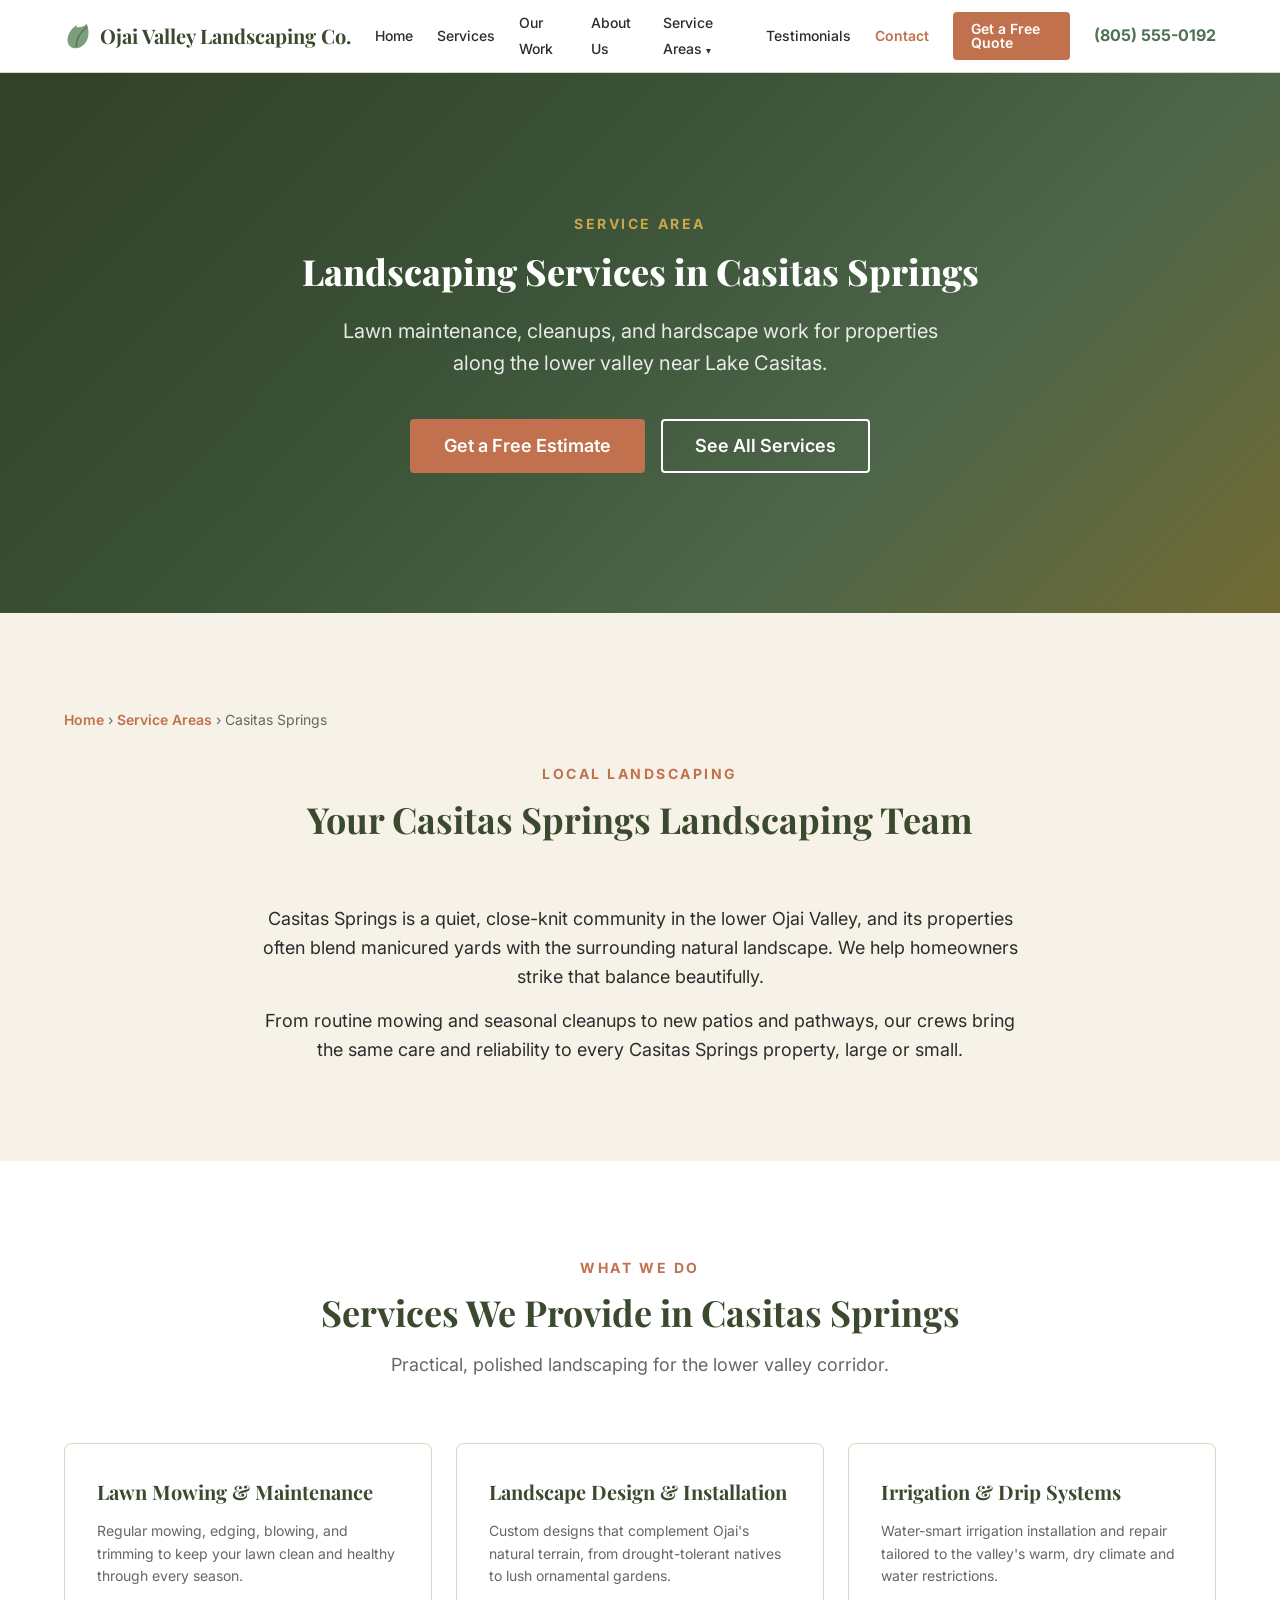
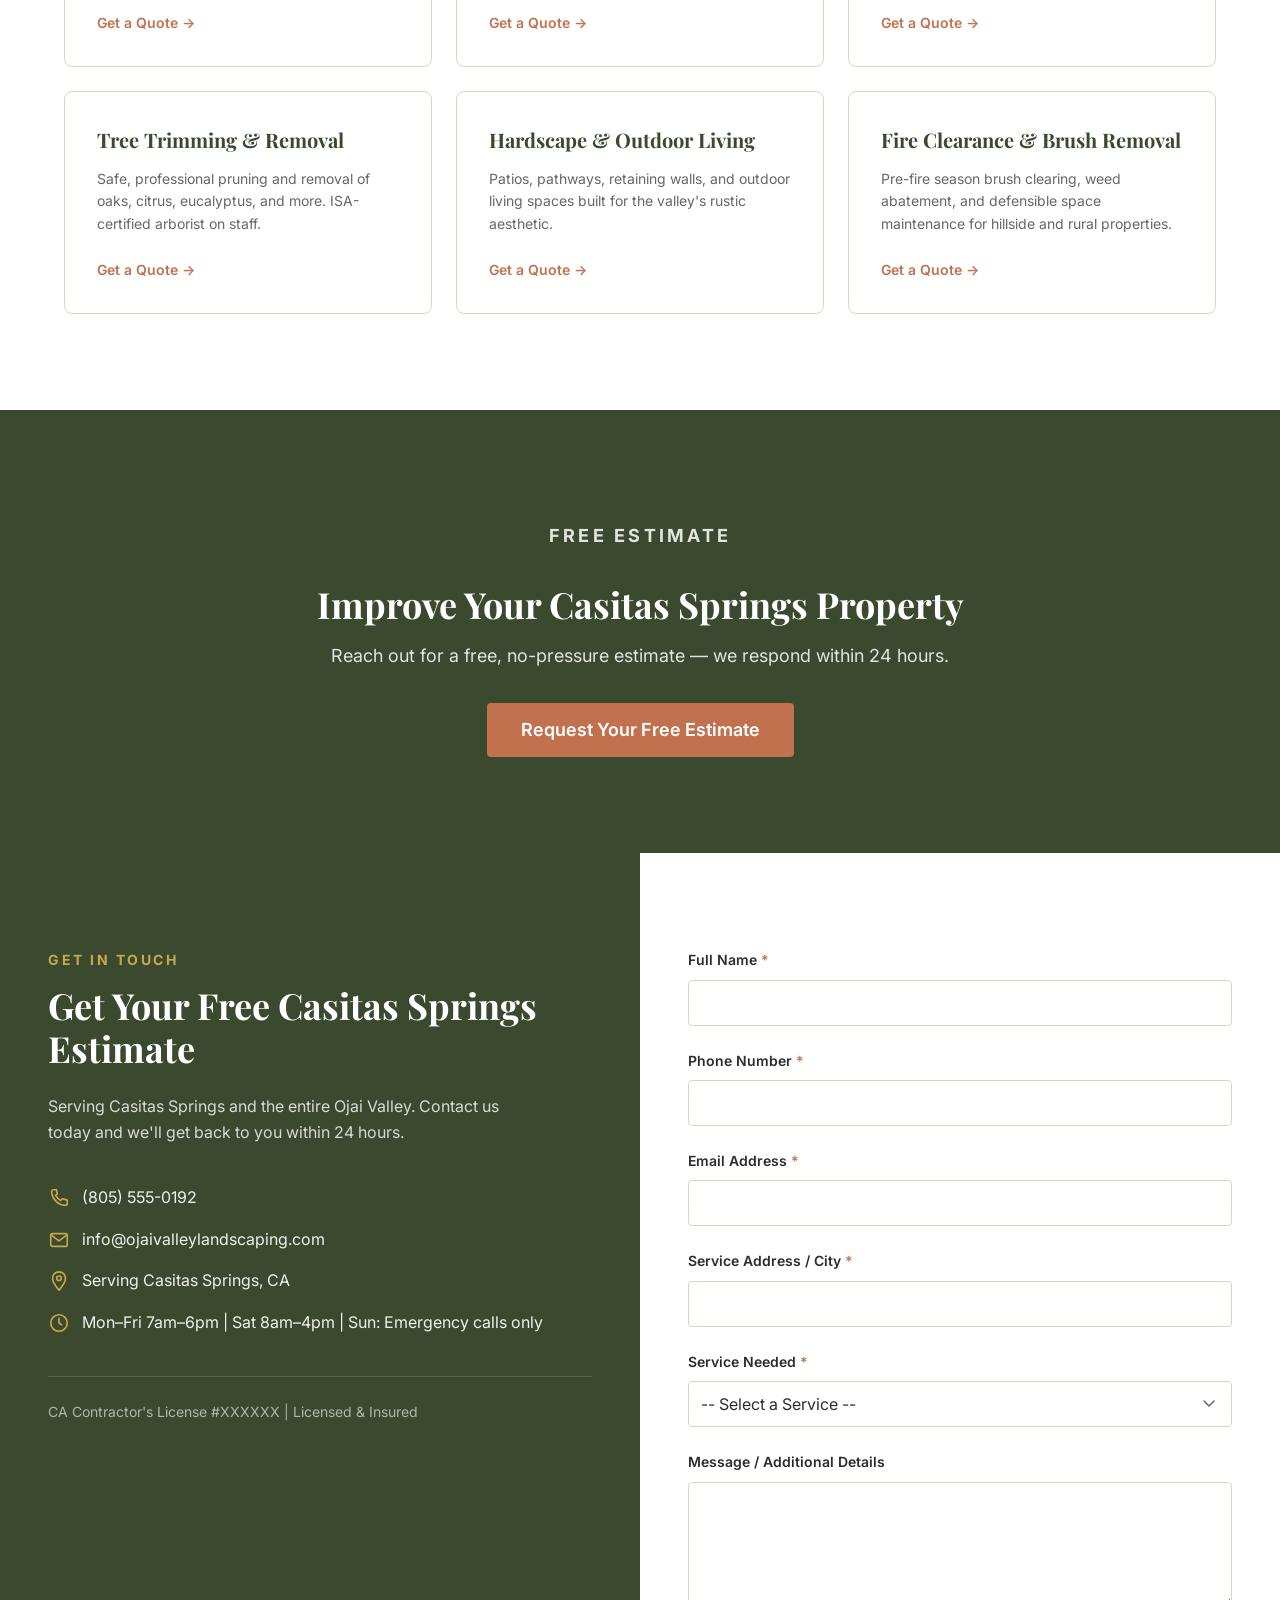
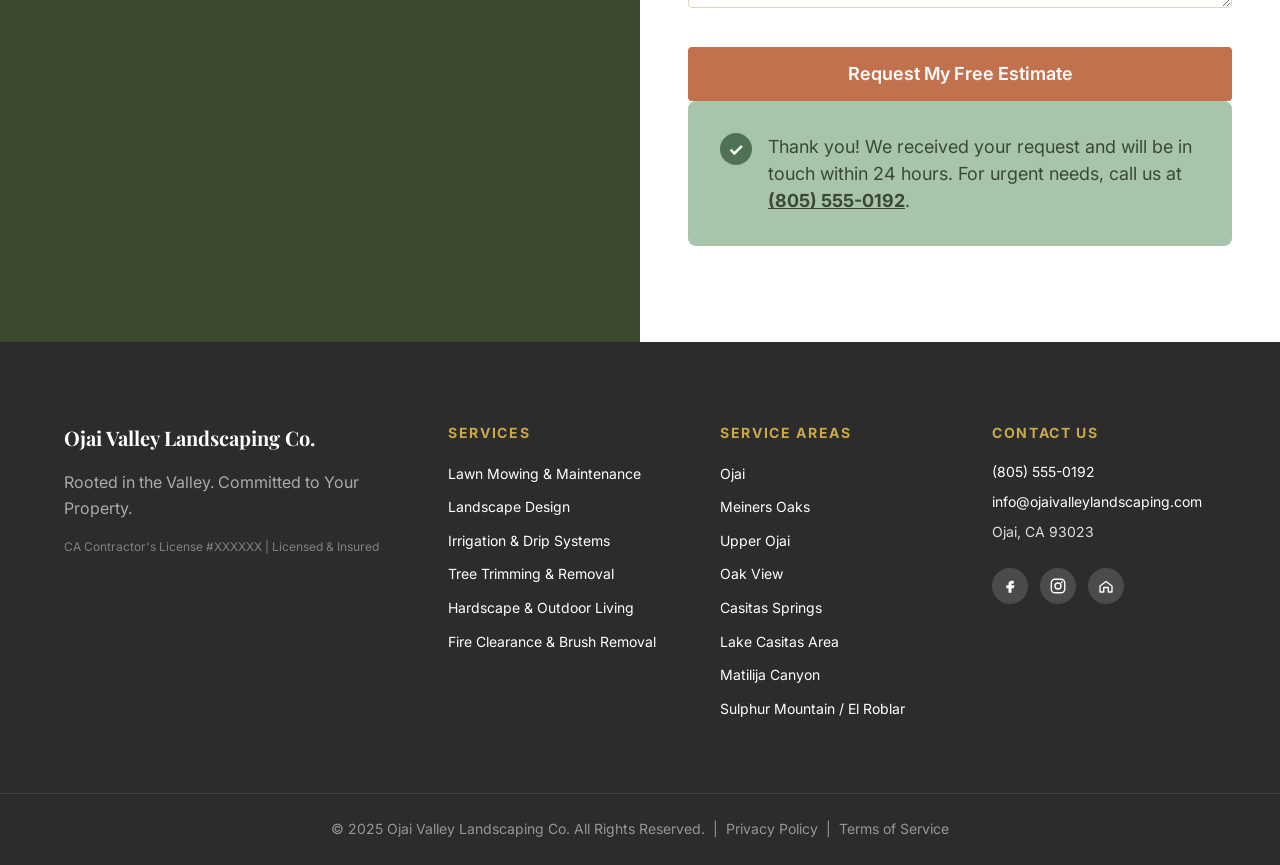
==== areas/casitas-springs.html @ c8b4d5c7 "Add individual service-area pages and Service Areas nav dropdown - New /areas/ pages for Ojai, Meine" ====
<!DOCTYPE html>
<html lang="en">
<head>
  <meta charset="UTF-8">
  <meta name="viewport" content="width=device-width, initial-scale=1.0">
  <title>Landscaping in Casitas Springs, CA | Ojai Valley Landscaping Co.</title>
  <meta name="description" content="Lawn maintenance, cleanups, and hardscape work in Casitas Springs, CA near Lake Casitas. Local, licensed & insured. Call (805) 555-0192 for a free estimate.">
  <meta property="og:title" content="Landscaping in Casitas Springs, CA | Ojai Valley Landscaping Co.">
  <meta property="og:description" content="Lawn maintenance, cleanups, and hardscape work in Casitas Springs, CA near Lake Casitas. Local, licensed & insured. Call (805) 555-0192 for a free estimate.">
  <meta property="og:type" content="website">
  <link rel="canonical" href="https://www.ojaivalleylandscaping.com/areas/casitas-springs.html">

  <link rel="preconnect" href="https://fonts.googleapis.com">
  <link rel="preconnect" href="https://fonts.gstatic.com" crossorigin>
  <link href="https://fonts.googleapis.com/css2?family=Playfair+Display:wght@500;600;700;800&family=Inter:wght@400;500;600;700&display=swap" rel="stylesheet">

  <link rel="stylesheet" href="../css/styles.css">
</head>
<body>

  <!-- ============================= HEADER ============================= -->
  <header id="header">
    <div class="container header__inner">
      <a href="../index.html" class="logo" aria-label="Ojai Valley Landscaping Co. home">
        <svg class="logo__leaf" viewBox="0 0 32 32" width="28" height="28" aria-hidden="true">
          <path d="M16 2C9 7 4 13 4 21c0 5 4 9 9 9 8 0 15-7 15-18 0-4-1-7-2-10-3 3-6 4-10 4-2 0-3-2-0-4z" fill="var(--color-sage)"/>
          <path d="M14 28C14 20 18 12 26 6" fill="none" stroke="var(--color-sage-dark)" stroke-width="1.5" stroke-linecap="round"/>
        </svg>
        <span class="logo__text">Ojai Valley Landscaping Co.</span>
      </a>

      <nav class="nav" id="nav" aria-label="Main navigation">
        <ul class="nav__list">
          <li><a href="../index.html#hero" class="nav__link">Home</a></li>
          <li><a href="../index.html#services" class="nav__link">Services</a></li>
          <li><a href="../index.html#gallery" class="nav__link">Our Work</a></li>
          <li><a href="../index.html#why-us" class="nav__link">About Us</a></li>
          <li class="nav__item nav__item--dropdown">
            <a href="../index.html#service-areas" class="nav__link nav__dropdown-toggle" aria-haspopup="true" aria-expanded="false">Service Areas <span class="nav__caret" aria-hidden="true">&#9662;</span></a>
            <ul class="nav__dropdown">
              <li><a href="ojai.html" class="nav__sublink">Ojai</a></li>
              <li><a href="meiners-oaks.html" class="nav__sublink">Meiners Oaks</a></li>
              <li><a href="oak-view.html" class="nav__sublink">Oak View</a></li>
              <li><a href="casitas-springs.html" class="nav__sublink" aria-current="page">Casitas Springs</a></li>
              <li><a href="upper-ojai.html" class="nav__sublink">Upper Ojai</a></li>
              <li><a href="lake-casitas.html" class="nav__sublink">Lake Casitas</a></li>
              <li><a href="matilija-canyon.html" class="nav__sublink">Matilija Canyon</a></li>
            </ul>
          </li>
          <li><a href="../index.html#testimonials" class="nav__link">Testimonials</a></li>
          <li><a href="#contact" class="nav__link">Contact</a></li>
          <li class="nav__cta-item"><a href="#contact" class="btn btn--terracotta nav__cta">Get a Free Quote</a></li>
        </ul>
      </nav>

      <a href="tel:+18055550192" class="header__phone">(805) 555-0192</a>

      <button class="hamburger" id="hamburger" aria-label="Toggle navigation menu" aria-expanded="false" aria-controls="nav">
        <span class="hamburger__line"></span>
        <span class="hamburger__line"></span>
        <span class="hamburger__line"></span>
      </button>
    </div>
  </header>

  <main>

    <!-- ============================= AREA HERO ============================= -->
    <section class="hero area-hero fade-in">
      <div class="hero__overlay"></div>
      <div class="container hero__content">
        <p class="eyebrow eyebrow--gold">SERVICE AREA</p>
        <h1 class="hero__title">Landscaping Services in Casitas Springs</h1>
        <p class="hero__subtitle">Lawn maintenance, cleanups, and hardscape work for properties along the lower valley near Lake Casitas.</p>
        <div class="hero__buttons">
          <a href="#contact" class="btn btn--terracotta btn--lg">Get a Free Estimate</a>
          <a href="../index.html#services" class="btn btn--outline btn--lg">See All Services</a>
        </div>
      </div>
    </section>

    <!-- ============================= INTRO ============================= -->
    <section class="section section--cream fade-in">
      <div class="container">
        <nav class="breadcrumb" aria-label="Breadcrumb">
          <a href="../index.html">Home</a> &rsaquo; <a href="../index.html#service-areas">Service Areas</a> &rsaquo; <span>Casitas Springs</span>
        </nav>
        <div class="section__head">
          <p class="eyebrow eyebrow--terracotta">LOCAL LANDSCAPING</p>
          <h2 class="section__title">Your Casitas Springs Landscaping Team</h2>
        </div>
        <div class="area-intro">
          <p>Casitas Springs is a quiet, close-knit community in the lower Ojai Valley, and its properties often blend manicured yards with the surrounding natural landscape. We help homeowners strike that balance beautifully.</p>
          <p>From routine mowing and seasonal cleanups to new patios and pathways, our crews bring the same care and reliability to every Casitas Springs property, large or small.</p>
        </div>
      </div>
    </section>

    <!-- ============================= SERVICES IN AREA ============================= -->
    <section class="section section--white fade-in">
      <div class="container">
        <div class="section__head">
          <p class="eyebrow eyebrow--terracotta">WHAT WE DO</p>
          <h2 class="section__title">Services We Provide in Casitas Springs</h2>
          <p class="section__subtitle">Practical, polished landscaping for the lower valley corridor.</p>
        </div>
        <div class="grid grid--3">
          <article class="card area-feature fade-in">
            <h3 class="service-card__title">Lawn Mowing &amp; Maintenance</h3>
            <p class="service-card__desc">Regular mowing, edging, blowing, and trimming to keep your lawn clean and healthy through every season.</p>
            <a href="#contact" class="card__link">Get a Quote &rarr;</a>
          </article>
          <article class="card area-feature fade-in">
            <h3 class="service-card__title">Landscape Design &amp; Installation</h3>
            <p class="service-card__desc">Custom designs that complement Ojai's natural terrain, from drought-tolerant natives to lush ornamental gardens.</p>
            <a href="#contact" class="card__link">Get a Quote &rarr;</a>
          </article>
          <article class="card area-feature fade-in">
            <h3 class="service-card__title">Irrigation &amp; Drip Systems</h3>
            <p class="service-card__desc">Water-smart irrigation installation and repair tailored to the valley's warm, dry climate and water restrictions.</p>
            <a href="#contact" class="card__link">Get a Quote &rarr;</a>
          </article>
          <article class="card area-feature fade-in">
            <h3 class="service-card__title">Tree Trimming &amp; Removal</h3>
            <p class="service-card__desc">Safe, professional pruning and removal of oaks, citrus, eucalyptus, and more. ISA-certified arborist on staff.</p>
            <a href="#contact" class="card__link">Get a Quote &rarr;</a>
          </article>
          <article class="card area-feature fade-in">
            <h3 class="service-card__title">Hardscape &amp; Outdoor Living</h3>
            <p class="service-card__desc">Patios, pathways, retaining walls, and outdoor living spaces built for the valley's rustic aesthetic.</p>
            <a href="#contact" class="card__link">Get a Quote &rarr;</a>
          </article>
          <article class="card area-feature fade-in">
            <h3 class="service-card__title">Fire Clearance &amp; Brush Removal</h3>
            <p class="service-card__desc">Pre-fire season brush clearing, weed abatement, and defensible space maintenance for hillside and rural properties.</p>
            <a href="#contact" class="card__link">Get a Quote &rarr;</a>
          </article>
        </div>
      </div>
    </section>

    <!-- ============================= LOCAL CTA ============================= -->
    <section class="section section--olive fade-in">
      <div class="container area-cta">
        <p class="eyebrow eyebrow--gold">FREE ESTIMATE</p>
        <h2 class="section__title section__title--light">Improve Your Casitas Springs Property</h2>
        <p>Reach out for a free, no-pressure estimate — we respond within 24 hours.</p>
        <a href="#contact" class="btn btn--terracotta btn--lg">Request Your Free Estimate</a>
      </div>
    </section>

    <!-- ============================= CONTACT ============================= -->
    <section id="contact" class="contact fade-in">
      <div class="contact__inner">

        <div class="contact__info">
          <p class="eyebrow eyebrow--gold">GET IN TOUCH</p>
          <h2 class="section__title section__title--light">Get Your Free Casitas Springs Estimate</h2>
          <p class="contact__subtext">Serving Casitas Springs and the entire Ojai Valley. Contact us today and we'll get back to you within 24 hours.</p>

          <ul class="contact__details">
            <li class="contact__detail">
              <svg viewBox="0 0 24 24" width="22" height="22" aria-hidden="true"><path d="M6 3a2 2 0 0 0-2 2c0 8 7 15 15 15a2 2 0 0 0 2-2v-3a1 1 0 0 0-.8-1l-4-1a1 1 0 0 0-1 .3l-1.4 1.4a13 13 0 0 1-5.5-5.5l1.4-1.4a1 1 0 0 0 .3-1l-1-4A1 1 0 0 0 8 3z" fill="none" stroke="var(--color-gold)" stroke-width="1.8" stroke-linejoin="round"/></svg>
              <a href="tel:+18055550192">(805) 555-0192</a>
            </li>
            <li class="contact__detail">
              <svg viewBox="0 0 24 24" width="22" height="22" aria-hidden="true"><rect x="3" y="5" width="18" height="14" rx="2" fill="none" stroke="var(--color-gold)" stroke-width="1.8"/><path d="M4 7l8 6 8-6" fill="none" stroke="var(--color-gold)" stroke-width="1.8" stroke-linecap="round" stroke-linejoin="round"/></svg>
              <a href="mailto:info@ojaivalleylandscaping.com">info@ojaivalleylandscaping.com</a>
            </li>
            <li class="contact__detail">
              <svg viewBox="0 0 24 24" width="22" height="22" aria-hidden="true"><path d="M12 2C8 2 5 5 5 9c0 5 7 13 7 13s7-8 7-13c0-4-3-7-7-7z" fill="none" stroke="var(--color-gold)" stroke-width="1.8" stroke-linejoin="round"/><circle cx="12" cy="9" r="2.5" fill="none" stroke="var(--color-gold)" stroke-width="1.8"/></svg>
              <span>Serving Casitas Springs, CA</span>
            </li>
            <li class="contact__detail">
              <svg viewBox="0 0 24 24" width="22" height="22" aria-hidden="true"><circle cx="12" cy="12" r="9" fill="none" stroke="var(--color-gold)" stroke-width="1.8"/><path d="M12 7v5l3 2" fill="none" stroke="var(--color-gold)" stroke-width="1.8" stroke-linecap="round" stroke-linejoin="round"/></svg>
              <span>Mon–Fri 7am–6pm | Sat 8am–4pm | Sun: Emergency calls only</span>
            </li>
          </ul>

          <p class="contact__license">CA Contractor's License #XXXXXX | Licensed &amp; Insured</p>
        </div>

        <div class="contact__form-panel">
          <form class="form" id="estimate-form" novalidate>
            <div class="form__group">
              <label for="name" class="form__label">Full Name <span class="req">*</span></label>
              <input type="text" id="name" name="name" class="form__input" required>
              <span class="form__error" data-error-for="name"></span>
            </div>

            <div class="form__group">
              <label for="phone" class="form__label">Phone Number <span class="req">*</span></label>
              <input type="tel" id="phone" name="phone" class="form__input" required>
              <span class="form__error" data-error-for="phone"></span>
            </div>

            <div class="form__group">
              <label for="email" class="form__label">Email Address <span class="req">*</span></label>
              <input type="email" id="email" name="email" class="form__input" required>
              <span class="form__error" data-error-for="email"></span>
            </div>

            <div class="form__group">
              <label for="address" class="form__label">Service Address / City <span class="req">*</span></label>
              <input type="text" id="address" name="address" class="form__input" required>
              <span class="form__error" data-error-for="address"></span>
            </div>

            <div class="form__group">
              <label for="service" class="form__label">Service Needed <span class="req">*</span></label>
              <select id="service" name="service" class="form__input form__select" required>
                <option value="">-- Select a Service --</option>
                <option value="Lawn Mowing &amp; Maintenance">Lawn Mowing &amp; Maintenance</option>
                <option value="Landscape Design &amp; Installation">Landscape Design &amp; Installation</option>
                <option value="Irrigation &amp; Drip Systems">Irrigation &amp; Drip Systems</option>
                <option value="Tree Trimming &amp; Removal">Tree Trimming &amp; Removal</option>
                <option value="Hardscape &amp; Outdoor Living">Hardscape &amp; Outdoor Living</option>
                <option value="Fire Clearance &amp; Brush Removal">Fire Clearance &amp; Brush Removal</option>
                <option value="Other / Not Sure Yet">Other / Not Sure Yet</option>
              </select>
              <span class="form__error" data-error-for="service"></span>
            </div>

            <div class="form__group">
              <label for="message" class="form__label">Message / Additional Details</label>
              <textarea id="message" name="message" class="form__input form__textarea" rows="5"></textarea>
            </div>

            <button type="submit" class="btn btn--terracotta form__submit">Request My Free Estimate</button>
          </form>

          <div class="form__success" id="form-success" hidden>
            <span class="form__success-check" aria-hidden="true">&#10003;</span>
            <p>Thank you! We received your request and will be in touch within 24 hours. For urgent needs, call us at <a href="tel:+18055550192">(805) 555-0192</a>.</p>
          </div>
        </div>

      </div>
    </section>

  </main>

  <!-- ============================= FOOTER ============================= -->
  <footer class="footer">
    <div class="container footer__grid">

      <div class="footer__col footer__brand">
        <p class="footer__logo">Ojai Valley Landscaping Co.</p>
        <p class="footer__tagline">Rooted in the Valley. Committed to Your Property.</p>
        <p class="footer__license">CA Contractor's License #XXXXXX | Licensed &amp; Insured</p>
      </div>

      <div class="footer__col">
        <h4 class="footer__label">Services</h4>
        <ul class="footer__links">
          <li><a href="../index.html#services">Lawn Mowing &amp; Maintenance</a></li>
          <li><a href="../index.html#services">Landscape Design</a></li>
          <li><a href="../index.html#services">Irrigation &amp; Drip Systems</a></li>
          <li><a href="../index.html#services">Tree Trimming &amp; Removal</a></li>
          <li><a href="../index.html#services">Hardscape &amp; Outdoor Living</a></li>
          <li><a href="../index.html#services">Fire Clearance &amp; Brush Removal</a></li>
        </ul>
      </div>

      <div class="footer__col">
        <h4 class="footer__label">Service Areas</h4>
        <ul class="footer__links">
          <li><a href="ojai.html">Ojai</a></li>
          <li><a href="meiners-oaks.html">Meiners Oaks</a></li>
          <li><a href="upper-ojai.html">Upper Ojai</a></li>
          <li><a href="oak-view.html">Oak View</a></li>
          <li><a href="casitas-springs.html">Casitas Springs</a></li>
          <li><a href="lake-casitas.html">Lake Casitas Area</a></li>
          <li><a href="matilija-canyon.html">Matilija Canyon</a></li>
          <li><a href="../index.html#service-areas">Sulphur Mountain / El Roblar</a></li>
        </ul>
      </div>

      <div class="footer__col">
        <h4 class="footer__label">Contact Us</h4>
        <ul class="footer__contact">
          <li><a href="tel:+18055550192">(805) 555-0192</a></li>
          <li><a href="mailto:info@ojaivalleylandscaping.com">info@ojaivalleylandscaping.com</a></li>
          <li>Ojai, CA 93023</li>
        </ul>
        <div class="footer__social">
          <a href="#" class="social-icon" aria-label="Facebook">
            <svg viewBox="0 0 24 24" width="18" height="18" aria-hidden="true"><path d="M14 9h3V5h-3c-2.2 0-4 1.8-4 4v2H7v4h3v6h4v-6h3l1-4h-4V9a1 1 0 0 1 1-1z" fill="currentColor"/></svg>
          </a>
          <a href="#" class="social-icon" aria-label="Instagram">
            <svg viewBox="0 0 24 24" width="18" height="18" aria-hidden="true"><rect x="3" y="3" width="18" height="18" rx="5" fill="none" stroke="currentColor" stroke-width="1.8"/><circle cx="12" cy="12" r="4" fill="none" stroke="currentColor" stroke-width="1.8"/><circle cx="17" cy="7" r="1.2" fill="currentColor"/></svg>
          </a>
          <a href="#" class="social-icon" aria-label="Nextdoor">
            <svg viewBox="0 0 24 24" width="18" height="18" aria-hidden="true"><path d="M4 20v-8l8-6 8 6v8h-5v-6h-6v6z" fill="none" stroke="currentColor" stroke-width="1.8" stroke-linejoin="round"/></svg>
          </a>
        </div>
      </div>

    </div>

    <div class="footer__bottom">
      <p>&copy; 2025 Ojai Valley Landscaping Co. All Rights Reserved. &nbsp;|&nbsp; <a href="#">Privacy Policy</a> &nbsp;|&nbsp; <a href="#">Terms of Service</a></p>
    </div>
  </footer>

  <script src="../js/main.js"></script>
</body>
</html>
---- css/styles.css ----
/* =========================================================
   Ojai Valley Landscaping Co. — Stylesheet
   ========================================================= */

:root {
  /* Colors */
  --color-sage: #7A9E7E;
  --color-sage-dark: #4F7255;
  --color-sage-light: #A8C5AB;
  --color-terracotta: #C2714F;
  --color-terracotta-dark: #A0522D;
  --color-gold: #C9A84C;
  --color-cream: #F7F2E8;
  --color-cream-dark: #EDE5D0;
  --color-olive: #3B4A2F;
  --color-olive-light: #556B45;
  --color-text: #2C2C2C;
  --color-text-muted: #666666;
  --color-white: #FFFFFF;
  --color-border: #DDD5C0;
  --color-error: #C0392B;

  /* Typography */
  --font-display: 'Playfair Display', Georgia, serif;
  --font-body: 'Inter', system-ui, sans-serif;

  /* Type Scale */
  --text-xs: 0.75rem;
  --text-sm: 0.875rem;
  --text-base: 1rem;
  --text-lg: 1.125rem;
  --text-xl: 1.25rem;
  --text-2xl: 1.5rem;
  --text-3xl: 1.875rem;
  --text-4xl: 2.25rem;
  --text-5xl: 3rem;

  /* Spacing Scale */
  --space-1: 0.25rem;
  --space-2: 0.5rem;
  --space-3: 0.75rem;
  --space-4: 1rem;
  --space-6: 1.5rem;
  --space-8: 2rem;
  --space-10: 2.5rem;
  --space-12: 3rem;
  --space-16: 4rem;
  --space-20: 5rem;
  --space-24: 6rem;

  /* Layout */
  --max-width: 1200px;
  --radius-sm: 4px;
  --radius-md: 8px;
  --radius-lg: 16px;

  /* Shadows */
  --shadow-sm: 0 1px 3px rgba(0,0,0,0.08);
  --shadow-md: 0 4px 12px rgba(0,0,0,0.10);
  --shadow-lg: 0 8px 30px rgba(0,0,0,0.12);

  /* Transitions */
  --transition: 0.25s ease;

  /* Composite tokens */
  --header-height: 72px;
}

/* ============================= RESET ============================= */
*,
*::before,
*::after {
  box-sizing: border-box;
  margin: 0;
  padding: 0;
}

html {
  scroll-behavior: smooth;
  scroll-padding-top: var(--header-height);
}

body {
  font-family: var(--font-body);
  font-size: var(--text-base);
  line-height: 1.6;
  color: var(--color-text);
  background: var(--color-white);
  -webkit-font-smoothing: antialiased;
}

img,
svg {
  display: block;
  max-width: 100%;
}

a {
  color: inherit;
  text-decoration: none;
}

ul {
  list-style: none;
}

/* ============================= LAYOUT HELPERS ============================= */
.container {
  width: 100%;
  max-width: var(--max-width);
  margin: 0 auto;
  padding-inline: var(--space-6);
}

.section {
  padding-block: var(--space-24);
}

.section--cream { background: var(--color-cream); }
.section--cream-dark { background: var(--color-cream-dark); }
.section--olive { background: var(--color-olive); }
.section--white { background: var(--color-white); }

.section__head {
  max-width: 760px;
  margin: 0 auto var(--space-16);
  text-align: center;
}

.eyebrow {
  font-size: var(--text-sm);
  font-weight: 700;
  letter-spacing: 0.18em;
  text-transform: uppercase;
  margin-bottom: var(--space-3);
}

.eyebrow--terracotta { color: var(--color-terracotta); }
.eyebrow--gold { color: var(--color-gold); }

.section__title {
  font-family: var(--font-display);
  font-weight: 700;
  font-size: var(--text-4xl);
  line-height: 1.2;
  color: var(--color-olive);
}

.section__title--light { color: var(--color-white); }

.section__subtitle {
  margin-top: var(--space-4);
  font-size: var(--text-lg);
  color: var(--color-text-muted);
}

.section--olive .section__subtitle {
  color: rgba(255, 255, 255, 0.8);
}

/* Grids */
.grid {
  display: grid;
  gap: var(--space-6);
}

.grid--2 { grid-template-columns: repeat(2, 1fr); }
.grid--3 { grid-template-columns: repeat(3, 1fr); }
.grid--4 { grid-template-columns: repeat(4, 1fr); }

/* ============================= BUTTONS ============================= */
.btn {
  display: inline-flex;
  align-items: center;
  justify-content: center;
  gap: var(--space-2);
  font-family: var(--font-body);
  font-weight: 600;
  font-size: var(--text-base);
  line-height: 1;
  padding: var(--space-3) var(--space-6);
  border: 2px solid transparent;
  border-radius: var(--radius-sm);
  cursor: pointer;
  transition: background var(--transition), border-color var(--transition), color var(--transition), transform var(--transition);
}

.btn--lg {
  font-size: var(--text-lg);
  padding: var(--space-4) var(--space-8);
}

.btn--terracotta {
  background: var(--color-terracotta);
  color: var(--color-white);
  border-color: var(--color-terracotta);
}

.btn--terracotta:hover {
  background: var(--color-terracotta-dark);
  border-color: var(--color-terracotta-dark);
}

.btn--outline {
  background: transparent;
  color: var(--color-white);
  border-color: var(--color-white);
}

.btn--outline:hover {
  background: rgba(255, 255, 255, 0.15);
}

.link-terracotta {
  color: var(--color-terracotta);
  font-weight: 600;
}

.link-terracotta:hover { color: var(--color-terracotta-dark); }

/* ============================= HEADER ============================= */
#header {
  position: sticky;
  top: 0;
  z-index: 1000;
  background: var(--color-white);
  border-bottom: 1px solid var(--color-border);
  transition: box-shadow var(--transition);
}

#header.scrolled {
  box-shadow: var(--shadow-md);
}

.header__inner {
  display: flex;
  align-items: center;
  justify-content: space-between;
  gap: var(--space-6);
  min-height: var(--header-height);
}

.logo {
  display: inline-flex;
  align-items: center;
  gap: var(--space-2);
  flex-shrink: 0;
}

.logo__leaf { flex-shrink: 0; }

.logo__text {
  font-family: var(--font-display);
  font-weight: 700;
  font-size: var(--text-xl);
  color: var(--color-olive);
  line-height: 1.1;
}

.nav__list {
  display: flex;
  align-items: center;
  gap: var(--space-6);
}

.nav__link {
  font-size: var(--text-sm);
  font-weight: 500;
  color: var(--color-text);
  transition: color var(--transition);
}

.nav__link:hover { color: var(--color-terracotta); }

.nav__link.active {
  color: var(--color-terracotta);
  font-weight: 600;
}

.nav__cta {
  font-size: var(--text-sm);
  padding: var(--space-2) var(--space-4);
}

/* Dropdown nav (Service Areas) */
.nav__item--dropdown {
  position: relative;
}

.nav__caret {
  font-size: 0.7em;
  display: inline-block;
  transition: transform var(--transition);
}

.nav__dropdown {
  position: absolute;
  top: 100%;
  left: 0;
  min-width: 215px;
  background: var(--color-white);
  border: 1px solid var(--color-border);
  border-radius: var(--radius-md);
  box-shadow: var(--shadow-md);
  padding: var(--space-2) 0;
  opacity: 0;
  visibility: hidden;
  transform: translateY(8px);
  transition: opacity var(--transition), transform var(--transition), visibility var(--transition);
  z-index: 1100;
}

.nav__item--dropdown:hover .nav__dropdown,
.nav__item--dropdown:focus-within .nav__dropdown {
  opacity: 1;
  visibility: visible;
  transform: translateY(0);
}

.nav__sublink {
  display: block;
  padding: var(--space-2) var(--space-4);
  font-size: var(--text-sm);
  font-weight: 500;
  color: var(--color-text);
  white-space: nowrap;
  transition: background var(--transition), color var(--transition);
}

.nav__sublink:hover {
  background: var(--color-cream);
  color: var(--color-terracotta);
}

.header__phone {
  font-weight: 700;
  color: var(--color-sage-dark);
  white-space: nowrap;
}

.header__phone:hover { color: var(--color-olive); }

/* Hamburger */
.hamburger {
  display: none;
  flex-direction: column;
  justify-content: space-between;
  width: 28px;
  height: 20px;
  background: none;
  border: none;
  cursor: pointer;
  padding: 0;
}

.hamburger__line {
  display: block;
  width: 100%;
  height: 3px;
  border-radius: 2px;
  background: var(--color-olive);
  transition: transform var(--transition), opacity var(--transition);
}

.hamburger.is-active .hamburger__line:nth-child(1) {
  transform: translateY(8.5px) rotate(45deg);
}
.hamburger.is-active .hamburger__line:nth-child(2) {
  opacity: 0;
}
.hamburger.is-active .hamburger__line:nth-child(3) {
  transform: translateY(-8.5px) rotate(-45deg);
}

/* ============================= HERO ============================= */
.hero {
  position: relative;
  min-height: 100vh;
  display: flex;
  align-items: center;
  text-align: center;
  /* Real photo layered over the brand gradient (gradient shows as fallback while loading) */
  background-image:
    url("https://media.istockphoto.com/id/483785475/photo/professional-landscaping.jpg?s=612x612&w=0&k=20&c=9jzH5rBOGkTVSYvOg194G7_U2sC32u9KXXYp7vvZbcY="),
    linear-gradient(135deg, #3B4A2F 0%, #4F7255 40%, #7A9E7E 70%, #C9A84C 100%);
  background-size: cover, cover;
  background-position: center, center;
  background-repeat: no-repeat, no-repeat;
  overflow: hidden;
}

.hero__overlay {
  position: absolute;
  inset: 0;
  background: rgba(43, 58, 31, 0.55);
}

.hero__content {
  position: relative;
  z-index: 1;
  max-width: 860px;
  padding-block: var(--space-20);
}

.hero__title {
  font-family: var(--font-display);
  font-weight: 800;
  font-size: var(--text-5xl);
  line-height: 1.12;
  color: var(--color-white);
}

.hero__subtitle {
  margin: var(--space-6) auto 0;
  max-width: 640px;
  font-size: var(--text-xl);
  color: rgba(255, 255, 255, 0.88);
}

.hero__buttons {
  display: flex;
  justify-content: center;
  gap: var(--space-4);
  margin-top: var(--space-10);
  flex-wrap: wrap;
}

.hero__badges {
  display: flex;
  justify-content: center;
  flex-wrap: wrap;
  gap: var(--space-3);
  margin-top: var(--space-12);
}

.badge {
  display: inline-flex;
  align-items: center;
  gap: var(--space-2);
  background: rgba(255, 255, 255, 0.85);
  color: var(--color-olive);
  font-size: var(--text-sm);
  font-weight: 600;
  padding: var(--space-2) var(--space-4);
  border-radius: 999px;
}

.badge__check {
  display: inline-flex;
  align-items: center;
  justify-content: center;
  width: 18px;
  height: 18px;
  border-radius: 50%;
  background: var(--color-sage-dark);
  color: var(--color-white);
  font-size: var(--text-xs);
  font-weight: 700;
}

/* ============================= SERVICE CARDS ============================= */
.card {
  display: flex;
  flex-direction: column;
  align-items: flex-start;
  background: var(--color-white);
  border: 1px solid var(--color-border);
  border-radius: var(--radius-md);
  padding: var(--space-8);
  transition: transform var(--transition), box-shadow var(--transition), border-color var(--transition);
}

.card:hover {
  transform: translateY(-6px);
  box-shadow: var(--shadow-md);
  border-color: var(--color-sage);
}

.service-card__media {
  /* Bleed the photo to the card edges (card has --space-8 padding) with rounded top */
  margin: calc(-1 * var(--space-8)) calc(-1 * var(--space-8)) var(--space-6);
  height: 190px;
  overflow: hidden;
  border-radius: var(--radius-md) var(--radius-md) 0 0;
  background: var(--color-cream-dark);
}

.service-card__media img {
  width: 100%;
  height: 100%;
  object-fit: cover;
  transition: transform var(--transition);
}

.card:hover .service-card__media img {
  transform: scale(1.05);
}

.service-card__title {
  font-family: var(--font-display);
  font-weight: 700;
  font-size: var(--text-xl);
  color: var(--color-olive);
  margin-bottom: var(--space-3);
}

.service-card__desc {
  font-size: var(--text-sm);
  color: var(--color-text-muted);
  margin-bottom: var(--space-6);
}

.card__link {
  margin-top: auto;
  font-size: var(--text-sm);
  font-weight: 600;
  color: var(--color-terracotta);
  transition: color var(--transition);
}

.card__link:hover { color: var(--color-terracotta-dark); }

/* ============================= GALLERY ============================= */
.gallery__grid {
  display: grid;
  grid-template-columns: repeat(4, 1fr);
  gap: var(--space-4);
}

.gallery__item {
  position: relative;
  margin: 0;
  border-radius: var(--radius-md);
  overflow: hidden;
  box-shadow: var(--shadow-sm);
  aspect-ratio: 4 / 3;
  background: var(--color-cream-dark); /* graceful fallback while/if image doesn't load */
}

.gallery__item img {
  width: 100%;
  height: 100%;
  object-fit: cover;
  transition: transform var(--transition);
}

.gallery__item:hover img {
  transform: scale(1.07);
}

.gallery__caption {
  position: absolute;
  inset: auto 0 0 0;
  padding: var(--space-6) var(--space-4) var(--space-3);
  font-family: var(--font-display);
  font-weight: 600;
  font-size: var(--text-sm);
  color: var(--color-white);
  background: linear-gradient(to top, rgba(43, 58, 31, 0.85), rgba(43, 58, 31, 0));
  opacity: 0;
  transform: translateY(8px);
  transition: opacity var(--transition), transform var(--transition);
}

.gallery__item:hover .gallery__caption {
  opacity: 1;
  transform: translateY(0);
}

/* ============================= WHY CHOOSE US ============================= */
.why-col {
  text-align: center;
  padding: var(--space-4);
}

.why-col__icon {
  display: inline-flex;
  align-items: center;
  justify-content: center;
  width: 88px;
  height: 88px;
  border-radius: 50%;
  background: rgba(201, 168, 76, 0.12);
  margin-bottom: var(--space-6);
}

.why-col__title {
  font-family: var(--font-display);
  font-weight: 700;
  font-size: var(--text-2xl);
  color: var(--color-white);
  margin-bottom: var(--space-3);
}

.why-col__desc {
  color: rgba(255, 255, 255, 0.8);
}

/* ============================= SERVICE AREAS ============================= */
.area-card {
  background: var(--color-white);
  border-left: 4px solid var(--color-sage);
  border-radius: var(--radius-md);
  padding: var(--space-6);
  box-shadow: var(--shadow-sm);
  transition: background var(--transition), border-color var(--transition), transform var(--transition);
}

.area-card:hover {
  background: var(--color-sage);
  border-left-color: var(--color-sage-dark);
  transform: translateY(-4px);
}

.area-card__title {
  font-family: var(--font-display);
  font-weight: 700;
  font-size: var(--text-xl);
  color: var(--color-olive);
  margin-bottom: var(--space-2);
  transition: color var(--transition);
}

.area-card__desc {
  font-size: var(--text-sm);
  color: var(--color-text-muted);
  transition: color var(--transition);
}

.area-card__link {
  display: inline-block;
  margin-top: var(--space-4);
  font-size: var(--text-sm);
  font-weight: 600;
  color: var(--color-terracotta);
  transition: color var(--transition);
}

.area-card:hover .area-card__title { color: var(--color-white); }
.area-card:hover .area-card__desc { color: rgba(255, 255, 255, 0.85); }
.area-card:hover .area-card__link { color: var(--color-white); text-decoration: underline; }

.areas__footnote {
  text-align: center;
  margin-top: var(--space-12);
  font-size: var(--text-lg);
  color: var(--color-text);
}

/* ============================= TESTIMONIALS ============================= */
.testimonial {
  position: relative;
  background: var(--color-cream);
  border-radius: var(--radius-lg);
  padding: var(--space-8);
  padding-top: var(--space-12);
  box-shadow: var(--shadow-sm);
}

.testimonial::before {
  content: "\201C";
  position: absolute;
  top: var(--space-2);
  left: var(--space-6);
  font-family: var(--font-display);
  font-size: var(--text-5xl);
  line-height: 1;
  color: var(--color-sage-light);
}

.testimonial__stars {
  color: var(--color-gold);
  font-size: var(--text-lg);
  letter-spacing: 0.1em;
  margin-bottom: var(--space-4);
}

.testimonial__quote {
  font-family: var(--font-display);
  font-style: italic;
  font-size: var(--text-lg);
  line-height: 1.5;
  color: var(--color-text);
  margin-bottom: var(--space-6);
}

.testimonial__author {
  display: flex;
  flex-direction: column;
  gap: var(--space-1);
}

.testimonial__author strong {
  color: var(--color-olive);
  font-weight: 700;
}

.testimonial__author span {
  font-size: var(--text-sm);
  color: var(--color-text-muted);
}

/* ============================= CONTACT ============================= */
.contact {
  background: var(--color-white);
}

.contact__inner {
  display: grid;
  grid-template-columns: 1fr 1fr;
  min-height: 100%;
}

.contact__info {
  background: var(--color-olive);
  color: var(--color-white);
  padding: var(--space-24) var(--space-12);
}

.contact__subtext {
  margin: var(--space-6) 0 var(--space-10);
  color: rgba(255, 255, 255, 0.8);
  max-width: 460px;
}

.contact__details {
  display: flex;
  flex-direction: column;
  gap: var(--space-4);
  margin-bottom: var(--space-10);
}

.contact__detail {
  display: flex;
  align-items: flex-start;
  gap: var(--space-3);
  color: rgba(255, 255, 255, 0.92);
}

.contact__detail svg { flex-shrink: 0; margin-top: 2px; }
.contact__detail a:hover { color: var(--color-gold); }

.contact__license {
  font-size: var(--text-sm);
  color: rgba(255, 255, 255, 0.6);
  padding-top: var(--space-6);
  border-top: 1px solid rgba(255, 255, 255, 0.15);
}

.contact__form-panel {
  background: var(--color-white);
  padding: var(--space-24) var(--space-12);
}

/* Form */
.form__group {
  margin-bottom: var(--space-6);
}

.form__label {
  display: block;
  font-size: var(--text-sm);
  font-weight: 600;
  color: var(--color-text);
  margin-bottom: var(--space-2);
}

.req { color: var(--color-terracotta); }

.form__input {
  width: 100%;
  font-family: var(--font-body);
  font-size: var(--text-base);
  color: var(--color-text);
  background: var(--color-white);
  border: 1px solid var(--color-border);
  border-radius: var(--radius-sm);
  padding: var(--space-3);
  transition: border-color var(--transition), outline var(--transition);
}

.form__input:focus {
  outline: 2px solid var(--color-sage);
  outline-offset: 0;
  border-color: var(--color-sage);
}

.form__textarea {
  resize: vertical;
  min-height: 120px;
}

.form__select {
  appearance: none;
  background-image: url("data:image/svg+xml,%3Csvg xmlns='http://www.w3.org/2000/svg' viewBox='0 0 12 8'%3E%3Cpath d='M1 1l5 5 5-5' fill='none' stroke='%23666' stroke-width='1.5' stroke-linecap='round'/%3E%3C/svg%3E");
  background-repeat: no-repeat;
  background-position: right var(--space-4) center;
  background-size: 12px;
  padding-right: var(--space-10);
  cursor: pointer;
}

.form__input.has-error {
  border-color: var(--color-error);
}

.form__input.has-error:focus {
  outline-color: var(--color-error);
}

.form__error {
  display: none;
  font-size: var(--text-sm);
  color: var(--color-error);
  margin-top: var(--space-1);
}

.form__error.is-visible {
  display: block;
}

.form__submit {
  width: 100%;
  font-size: var(--text-lg);
  padding: var(--space-4);
  margin-top: var(--space-2);
}

.form__success {
  display: flex;
  align-items: flex-start;
  gap: var(--space-4);
  background: var(--color-sage-light);
  color: var(--color-olive);
  border-radius: var(--radius-md);
  padding: var(--space-8);
  font-size: var(--text-lg);
  line-height: 1.5;
}

.form__success a {
  color: var(--color-olive);
  font-weight: 700;
  text-decoration: underline;
}

.form__success-check {
  display: inline-flex;
  align-items: center;
  justify-content: center;
  flex-shrink: 0;
  width: 32px;
  height: 32px;
  border-radius: 50%;
  background: var(--color-sage-dark);
  color: var(--color-white);
  font-weight: 700;
}

/* ============================= FOOTER ============================= */
.footer {
  background: var(--color-text);
  color: var(--color-white);
  padding-top: var(--space-20);
}

.footer__grid {
  display: grid;
  grid-template-columns: 1.5fr 1fr 1fr 1fr;
  gap: var(--space-12);
  padding-bottom: var(--space-16);
}

.footer__logo {
  font-family: var(--font-display);
  font-weight: 700;
  font-size: var(--text-xl);
  color: var(--color-white);
  margin-bottom: var(--space-4);
}

.footer__tagline {
  color: rgba(255, 255, 255, 0.6);
  margin-bottom: var(--space-4);
}

.footer__license {
  font-size: var(--text-xs);
  color: rgba(255, 255, 255, 0.4);
}

.footer__label {
  font-size: var(--text-sm);
  font-weight: 700;
  text-transform: uppercase;
  letter-spacing: 0.12em;
  color: var(--color-gold);
  margin-bottom: var(--space-4);
}

.footer__links li,
.footer__contact li {
  margin-bottom: var(--space-2);
}

.footer__links a,
.footer__contact a {
  color: var(--color-white);
  font-size: var(--text-sm);
  transition: color var(--transition);
}

.footer__contact li {
  color: rgba(255, 255, 255, 0.85);
  font-size: var(--text-sm);
}

.footer__links a:hover,
.footer__contact a:hover {
  color: var(--color-sage-light);
}

.footer__social {
  display: flex;
  gap: var(--space-3);
  margin-top: var(--space-6);
}

.social-icon {
  display: inline-flex;
  align-items: center;
  justify-content: center;
  width: 36px;
  height: 36px;
  border-radius: 50%;
  background: rgba(255, 255, 255, 0.15);
  color: var(--color-white);
  transition: background var(--transition);
}

.social-icon:hover {
  background: var(--color-sage);
}

.footer__bottom {
  border-top: 1px solid rgba(255, 255, 255, 0.1);
  padding-block: var(--space-6);
  text-align: center;
}

.footer__bottom p {
  font-size: var(--text-sm);
  color: rgba(255, 255, 255, 0.5);
}

.footer__bottom a {
  color: rgba(255, 255, 255, 0.5);
  transition: color var(--transition);
}

.footer__bottom a:hover { color: var(--color-sage-light); }

/* ============================= AREA PAGES ============================= */
.area-hero {
  min-height: 60vh;
}

.area-hero .hero__title {
  font-size: var(--text-4xl);
}

.area-hero .eyebrow {
  margin-bottom: var(--space-4);
}

.breadcrumb {
  margin-bottom: var(--space-8);
  font-size: var(--text-sm);
  color: var(--color-text-muted);
}

.breadcrumb a {
  color: var(--color-terracotta);
  font-weight: 600;
}

.breadcrumb a:hover {
  text-decoration: underline;
}

.area-intro {
  max-width: 760px;
  margin: 0 auto;
  text-align: center;
}

.area-intro p {
  margin-bottom: var(--space-4);
  font-size: var(--text-lg);
  color: var(--color-text);
}

.area-intro p:last-child {
  margin-bottom: 0;
}

.area-cta {
  max-width: 720px;
  margin: 0 auto;
  text-align: center;
}

.area-cta p {
  margin: var(--space-4) 0 var(--space-8);
  font-size: var(--text-lg);
  color: rgba(255, 255, 255, 0.85);
}

/* ============================= FADE-IN ANIMATIONS ============================= */
.fade-in {
  opacity: 0;
  transform: translateY(24px);
  transition: opacity 0.5s ease, transform 0.5s ease;
}

.fade-in.visible {
  opacity: 1;
  transform: translateY(0);
}

/* ============================= RESPONSIVE ============================= */

/* Tablet and below */
@media (max-width: 992px) {
  .grid--3 { grid-template-columns: repeat(2, 1fr); }
  .grid--4 { grid-template-columns: repeat(2, 1fr); }

  .gallery__grid { grid-template-columns: repeat(2, 1fr); }

  .footer__grid {
    grid-template-columns: repeat(2, 1fr);
    gap: var(--space-10);
  }
}

/* Mobile nav breakpoint */
@media (max-width: 768px) {
  .header__phone { display: none; }

  .hamburger { display: flex; }

  .nav {
    position: absolute;
    top: 100%;
    left: 0;
    width: 100%;
    background: var(--color-white);
    border-bottom: 1px solid var(--color-border);
    box-shadow: var(--shadow-md);
    max-height: 0;
    overflow: hidden;
    transition: max-height var(--transition);
  }

  .nav.nav-open {
    max-height: 520px;
  }

  .nav__list {
    flex-direction: column;
    align-items: stretch;
    gap: 0;
    padding: var(--space-2) var(--space-6) var(--space-6);
  }

  .nav__list > li {
    border-bottom: 1px solid var(--color-border);
  }

  .nav__link {
    display: block;
    padding: var(--space-4) 0;
    font-size: var(--text-base);
  }

  /* Collapsible Service Areas submenu on mobile */
  .nav__dropdown {
    position: static;
    opacity: 1;
    visibility: visible;
    transform: none;
    box-shadow: none;
    border: none;
    border-radius: 0;
    padding: 0;
    min-width: 0;
    background: var(--color-cream);
    max-height: 0;
    overflow: hidden;
    transition: max-height var(--transition);
  }

  .nav__item--dropdown.is-open .nav__dropdown {
    max-height: 480px;
  }

  .nav__sublink {
    padding: var(--space-3) 0 var(--space-3) var(--space-6);
    border-bottom: 1px solid var(--color-border);
  }

  .nav__item--dropdown.is-open .nav__caret {
    transform: rotate(180deg);
  }

  .nav__cta-item {
    border-bottom: none;
    margin-top: var(--space-4);
  }

  .nav__cta {
    display: block;
    text-align: center;
    font-size: var(--text-base);
    padding: var(--space-3) var(--space-4);
  }

  .grid--2 { grid-template-columns: 1fr; }
  .grid--3 { grid-template-columns: 1fr; }
  .grid--4 { grid-template-columns: 1fr; }

  .gallery__grid { grid-template-columns: repeat(2, 1fr); gap: var(--space-3); }

  /* Captions can't rely on hover on touch devices, so keep them visible */
  .gallery__caption { opacity: 1; transform: none; }

  .section { padding-block: var(--space-16); }

  .section__head { margin-bottom: var(--space-12); }

  .section__title { font-size: var(--text-3xl); }

  .hero {
    min-height: auto;
    padding-block: var(--space-16);
  }

  .hero__title { font-size: var(--text-4xl); }
  .hero__subtitle { font-size: var(--text-lg); }

  .hero__buttons { flex-direction: column; align-items: stretch; }
  .hero__buttons .btn { width: 100%; }

  .hero__badges {
    gap: var(--space-2);
  }

  .badge { font-size: var(--text-xs); }

  .contact__inner { grid-template-columns: 1fr; }

  .contact__info { padding: var(--space-16) var(--space-6); }
  .contact__form-panel { padding: var(--space-16) var(--space-6); }

  .footer__grid { grid-template-columns: 1fr; gap: var(--space-8); }
}

/* Small mobile (375px target) */
@media (max-width: 420px) {
  .container { padding-inline: var(--space-4); }
  .logo__text { font-size: var(--text-base); }
  .hero__title { font-size: var(--text-3xl); }
  .section__title { font-size: var(--text-2xl); }
  .card,
  .testimonial { padding: var(--space-6); }
}

/* ============================= REDUCED MOTION ============================= */
@media (prefers-reduced-motion: reduce) {
  html { scroll-behavior: auto; }

  *,
  *::before,
  *::after {
    animation-duration: 0.01ms !important;
    transition-duration: 0.01ms !important;
  }

  .fade-in {
    opacity: 1;
    transform: none;
  }
}
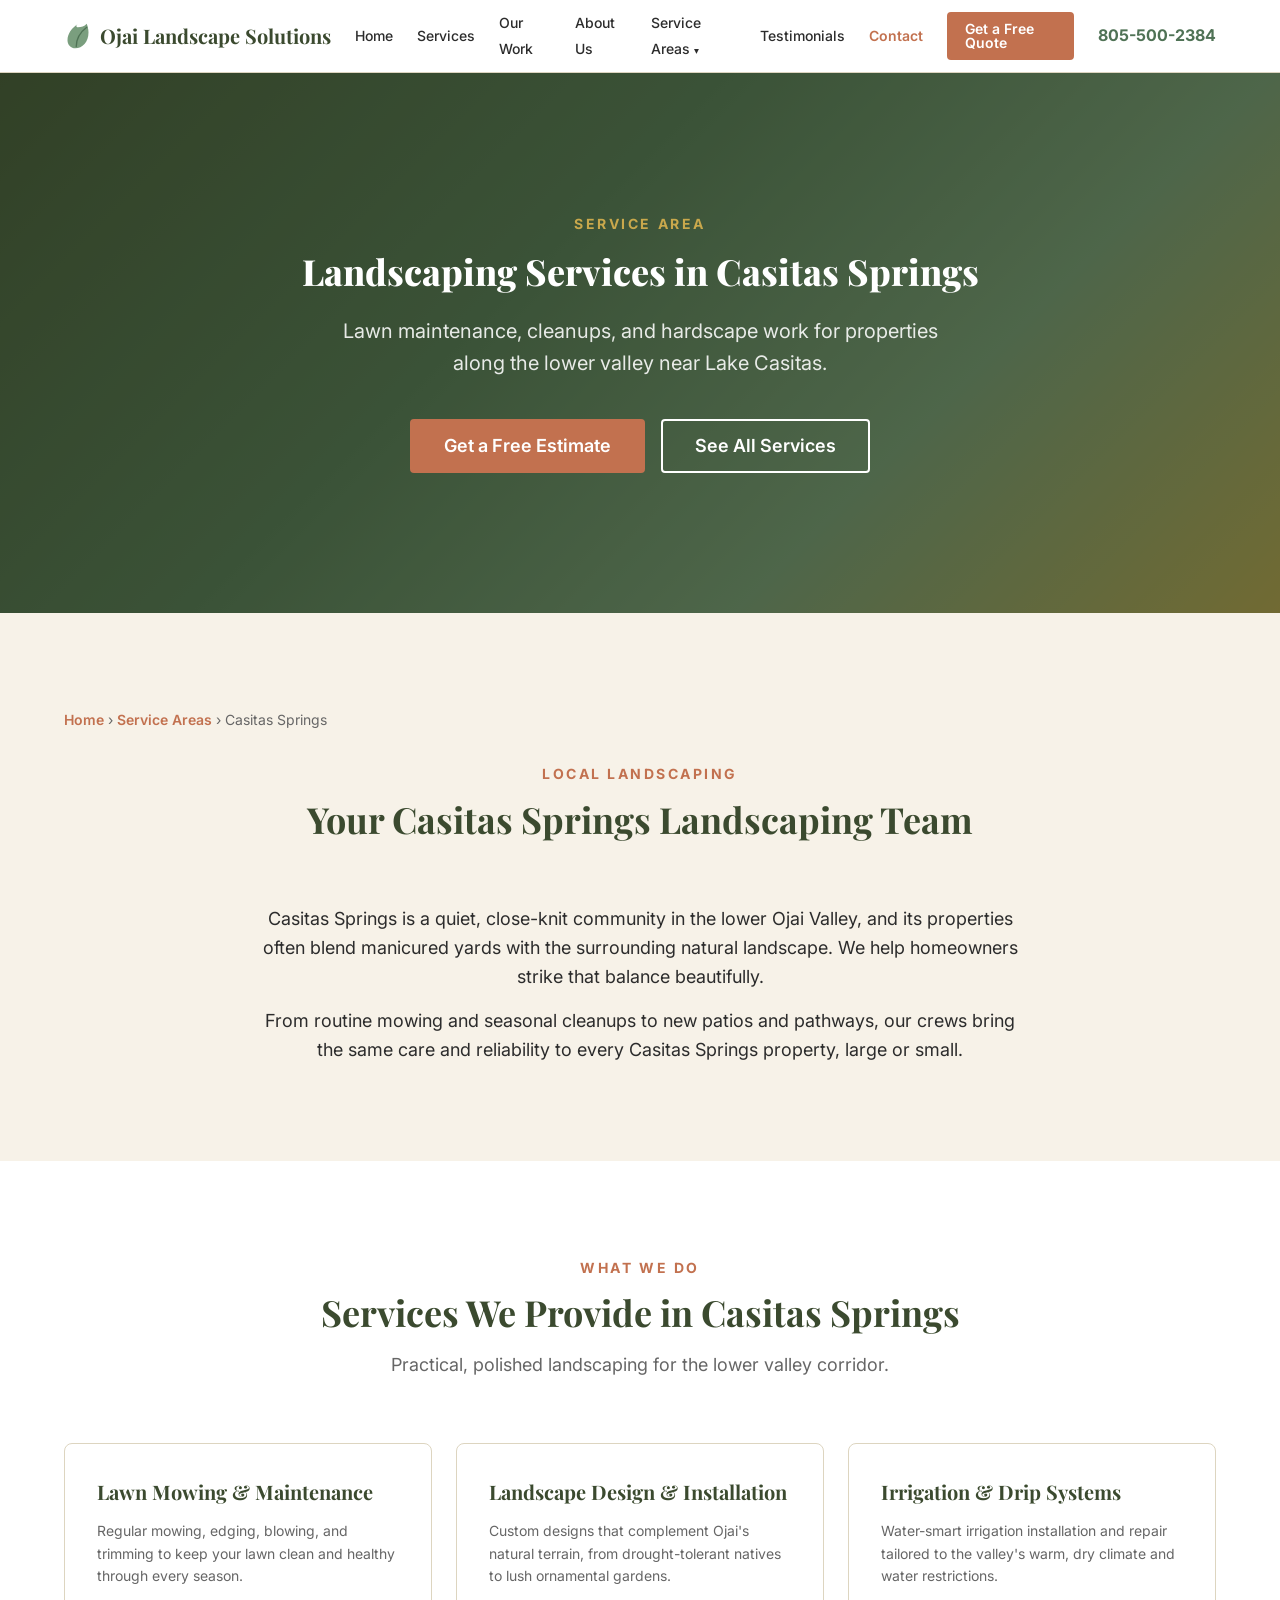
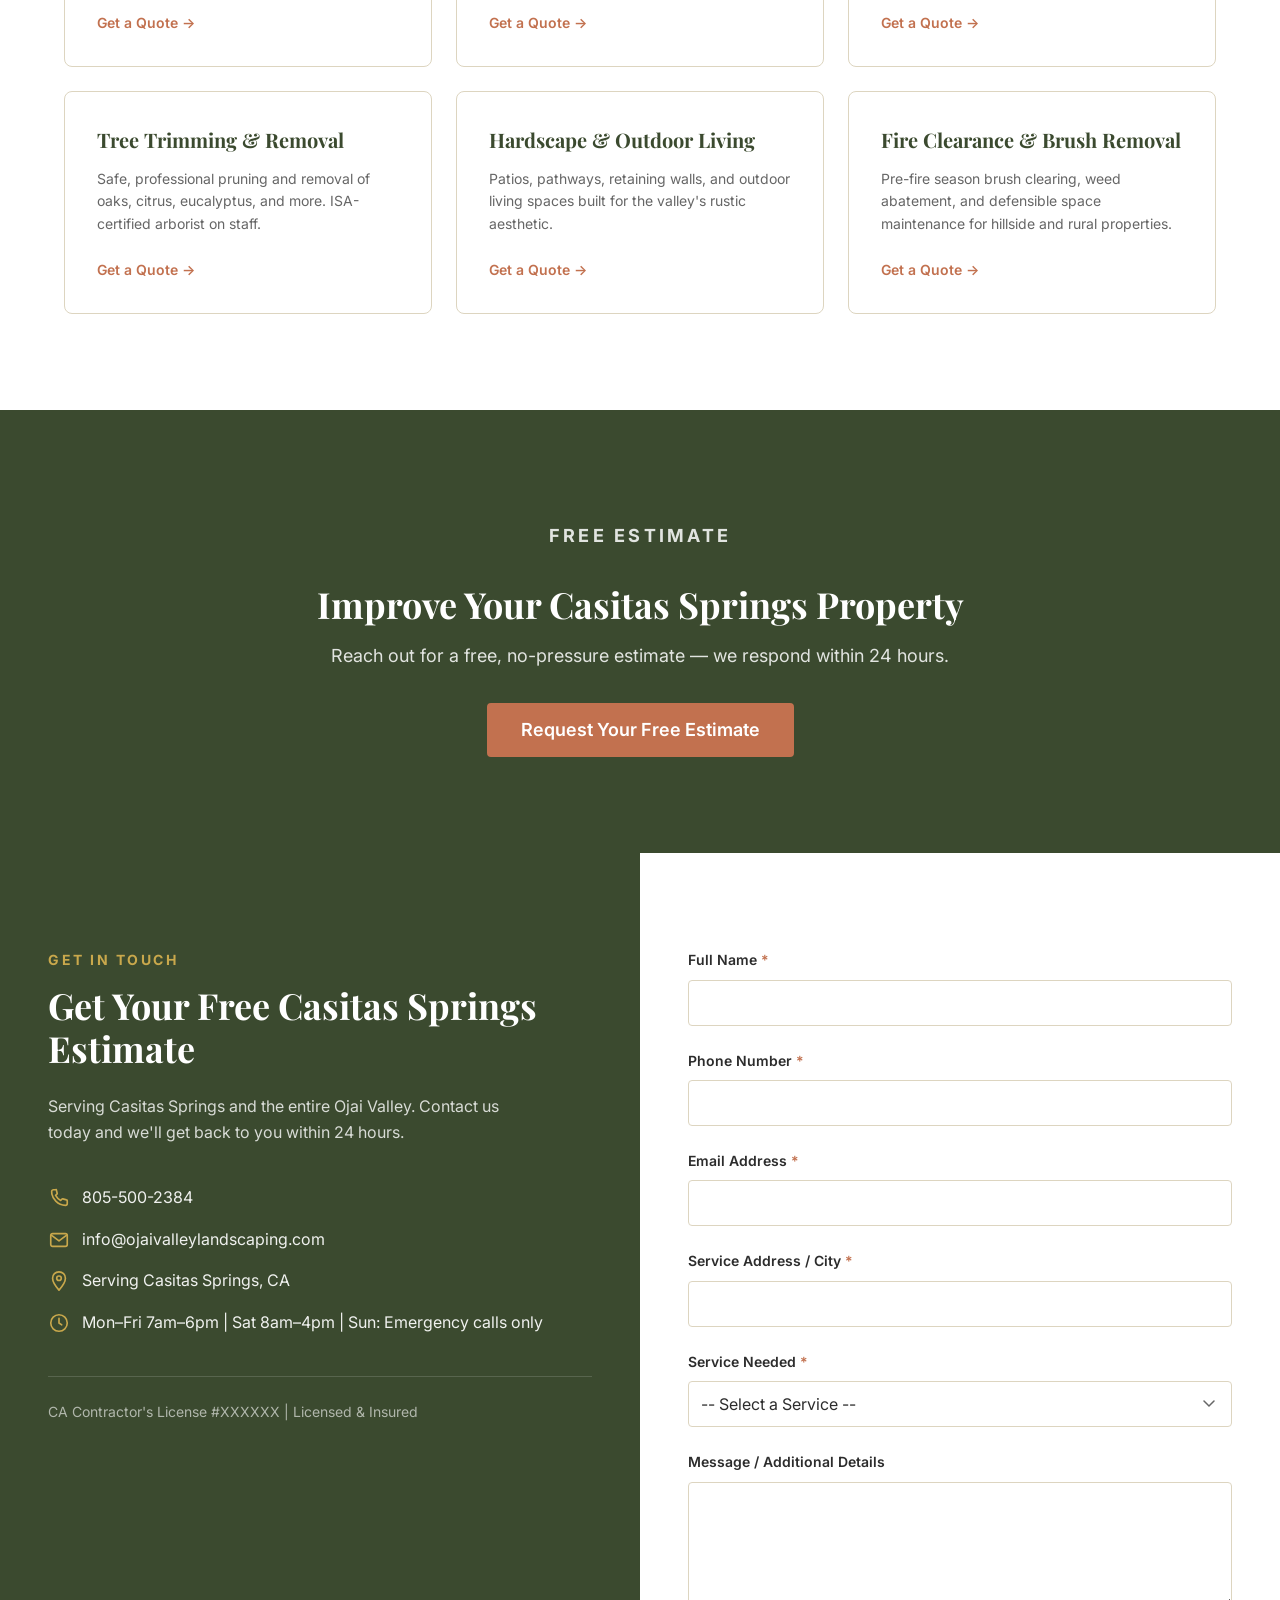
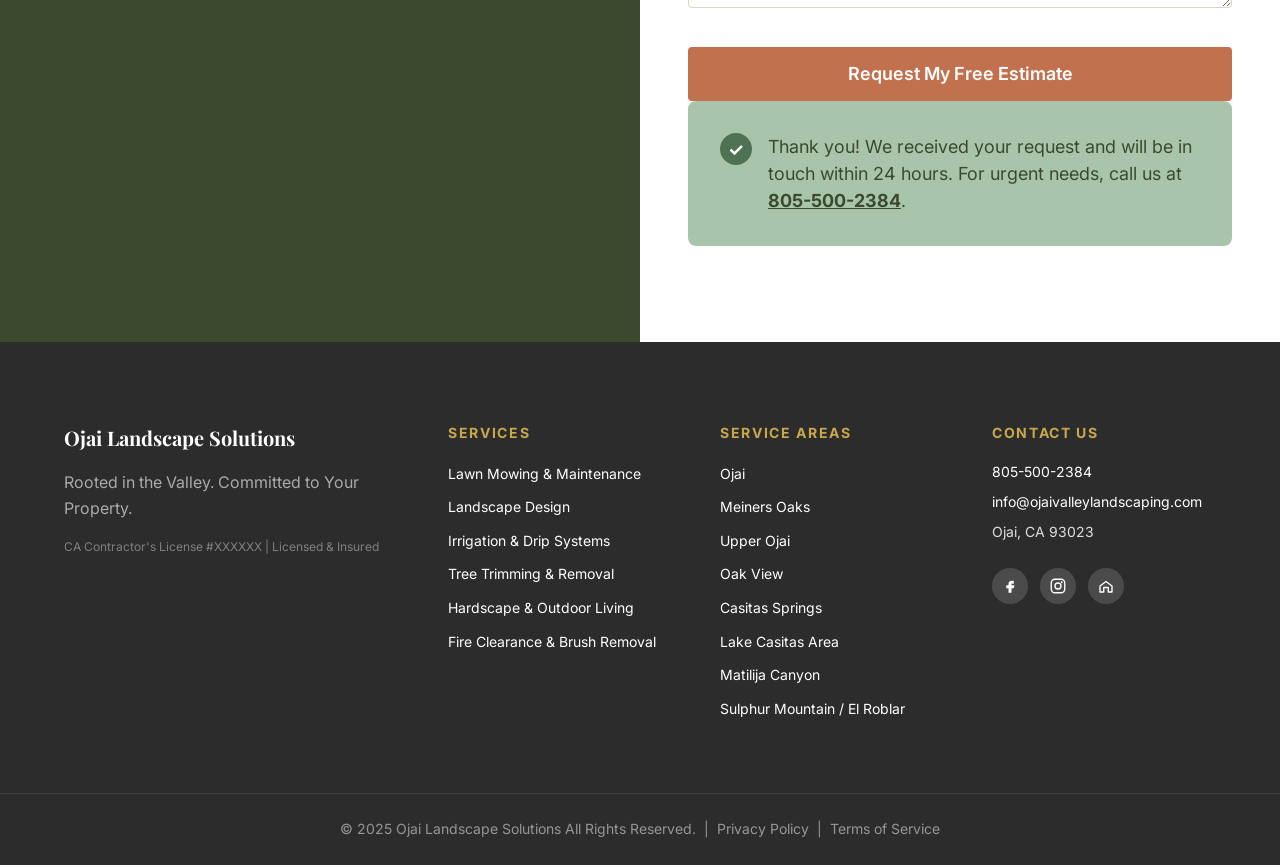
==== commit f9ab7e33: "Rebrand to Ojai Landscape Solutions and update phone to 805-500-2384 Updated business name and phone" ====
--- a/areas/casitas-springs.html
+++ b/areas/casitas-springs.html
@@ -3,10 +3,10 @@
 <head>
   <meta charset="UTF-8">
   <meta name="viewport" content="width=device-width, initial-scale=1.0">
-  <title>Landscaping in Casitas Springs, CA | Ojai Valley Landscaping Co.</title>
-  <meta name="description" content="Lawn maintenance, cleanups, and hardscape work in Casitas Springs, CA near Lake Casitas. Local, licensed & insured. Call (805) 555-0192 for a free estimate.">
-  <meta property="og:title" content="Landscaping in Casitas Springs, CA | Ojai Valley Landscaping Co.">
-  <meta property="og:description" content="Lawn maintenance, cleanups, and hardscape work in Casitas Springs, CA near Lake Casitas. Local, licensed & insured. Call (805) 555-0192 for a free estimate.">
+  <title>Landscaping in Casitas Springs, CA | Ojai Landscape Solutions</title>
+  <meta name="description" content="Lawn maintenance, cleanups, and hardscape work in Casitas Springs, CA near Lake Casitas. Local, licensed & insured. Call 805-500-2384 for a free estimate.">
+  <meta property="og:title" content="Landscaping in Casitas Springs, CA | Ojai Landscape Solutions">
+  <meta property="og:description" content="Lawn maintenance, cleanups, and hardscape work in Casitas Springs, CA near Lake Casitas. Local, licensed & insured. Call 805-500-2384 for a free estimate.">
   <meta property="og:type" content="website">
   <link rel="canonical" href="https://www.ojaivalleylandscaping.com/areas/casitas-springs.html">
 
@@ -21,12 +21,12 @@
   <!-- ============================= HEADER ============================= -->
   <header id="header">
     <div class="container header__inner">
-      <a href="../index.html" class="logo" aria-label="Ojai Valley Landscaping Co. home">
+      <a href="../index.html" class="logo" aria-label="Ojai Landscape Solutions home">
         <svg class="logo__leaf" viewBox="0 0 32 32" width="28" height="28" aria-hidden="true">
           <path d="M16 2C9 7 4 13 4 21c0 5 4 9 9 9 8 0 15-7 15-18 0-4-1-7-2-10-3 3-6 4-10 4-2 0-3-2-0-4z" fill="var(--color-sage)"/>
           <path d="M14 28C14 20 18 12 26 6" fill="none" stroke="var(--color-sage-dark)" stroke-width="1.5" stroke-linecap="round"/>
         </svg>
-        <span class="logo__text">Ojai Valley Landscaping Co.</span>
+        <span class="logo__text">Ojai Landscape Solutions</span>
       </a>
 
       <nav class="nav" id="nav" aria-label="Main navigation">
@@ -53,7 +53,7 @@
         </ul>
       </nav>
 
-      <a href="tel:+18055550192" class="header__phone">(805) 555-0192</a>
+      <a href="tel:+18055002384" class="header__phone">805-500-2384</a>
 
       <button class="hamburger" id="hamburger" aria-label="Toggle navigation menu" aria-expanded="false" aria-controls="nav">
         <span class="hamburger__line"></span>
@@ -161,7 +161,7 @@
           <ul class="contact__details">
             <li class="contact__detail">
               <svg viewBox="0 0 24 24" width="22" height="22" aria-hidden="true"><path d="M6 3a2 2 0 0 0-2 2c0 8 7 15 15 15a2 2 0 0 0 2-2v-3a1 1 0 0 0-.8-1l-4-1a1 1 0 0 0-1 .3l-1.4 1.4a13 13 0 0 1-5.5-5.5l1.4-1.4a1 1 0 0 0 .3-1l-1-4A1 1 0 0 0 8 3z" fill="none" stroke="var(--color-gold)" stroke-width="1.8" stroke-linejoin="round"/></svg>
-              <a href="tel:+18055550192">(805) 555-0192</a>
+              <a href="tel:+18055002384">805-500-2384</a>
             </li>
             <li class="contact__detail">
               <svg viewBox="0 0 24 24" width="22" height="22" aria-hidden="true"><rect x="3" y="5" width="18" height="14" rx="2" fill="none" stroke="var(--color-gold)" stroke-width="1.8"/><path d="M4 7l8 6 8-6" fill="none" stroke="var(--color-gold)" stroke-width="1.8" stroke-linecap="round" stroke-linejoin="round"/></svg>
@@ -231,7 +231,7 @@
 
           <div class="form__success" id="form-success" hidden>
             <span class="form__success-check" aria-hidden="true">&#10003;</span>
-            <p>Thank you! We received your request and will be in touch within 24 hours. For urgent needs, call us at <a href="tel:+18055550192">(805) 555-0192</a>.</p>
+            <p>Thank you! We received your request and will be in touch within 24 hours. For urgent needs, call us at <a href="tel:+18055002384">805-500-2384</a>.</p>
           </div>
         </div>
 
@@ -245,7 +245,7 @@
     <div class="container footer__grid">
 
       <div class="footer__col footer__brand">
-        <p class="footer__logo">Ojai Valley Landscaping Co.</p>
+        <p class="footer__logo">Ojai Landscape Solutions</p>
         <p class="footer__tagline">Rooted in the Valley. Committed to Your Property.</p>
         <p class="footer__license">CA Contractor's License #XXXXXX | Licensed &amp; Insured</p>
       </div>
@@ -279,7 +279,7 @@
       <div class="footer__col">
         <h4 class="footer__label">Contact Us</h4>
         <ul class="footer__contact">
-          <li><a href="tel:+18055550192">(805) 555-0192</a></li>
+          <li><a href="tel:+18055002384">805-500-2384</a></li>
           <li><a href="mailto:info@ojaivalleylandscaping.com">info@ojaivalleylandscaping.com</a></li>
           <li>Ojai, CA 93023</li>
         </ul>
@@ -299,7 +299,7 @@
     </div>
 
     <div class="footer__bottom">
-      <p>&copy; 2025 Ojai Valley Landscaping Co. All Rights Reserved. &nbsp;|&nbsp; <a href="#">Privacy Policy</a> &nbsp;|&nbsp; <a href="#">Terms of Service</a></p>
+      <p>&copy; 2025 Ojai Landscape Solutions All Rights Reserved. &nbsp;|&nbsp; <a href="#">Privacy Policy</a> &nbsp;|&nbsp; <a href="#">Terms of Service</a></p>
     </div>
   </footer>
 
